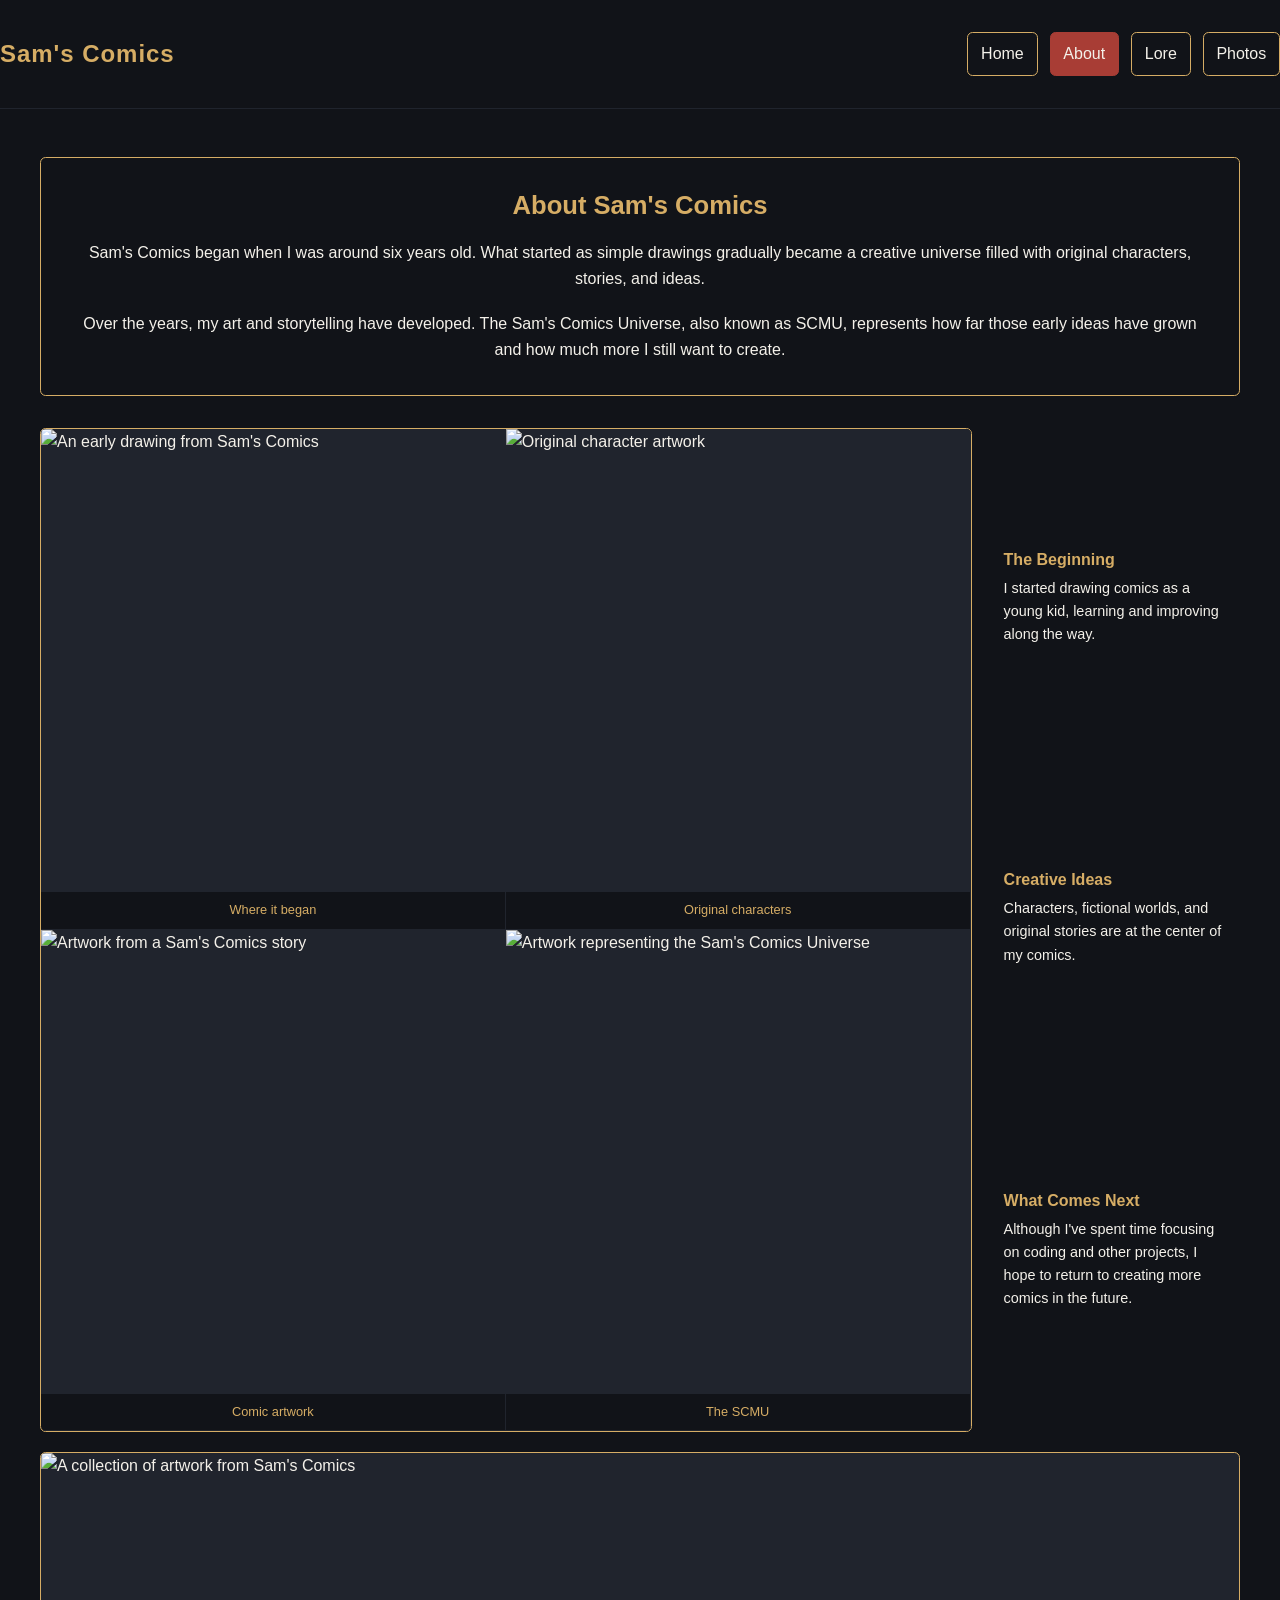
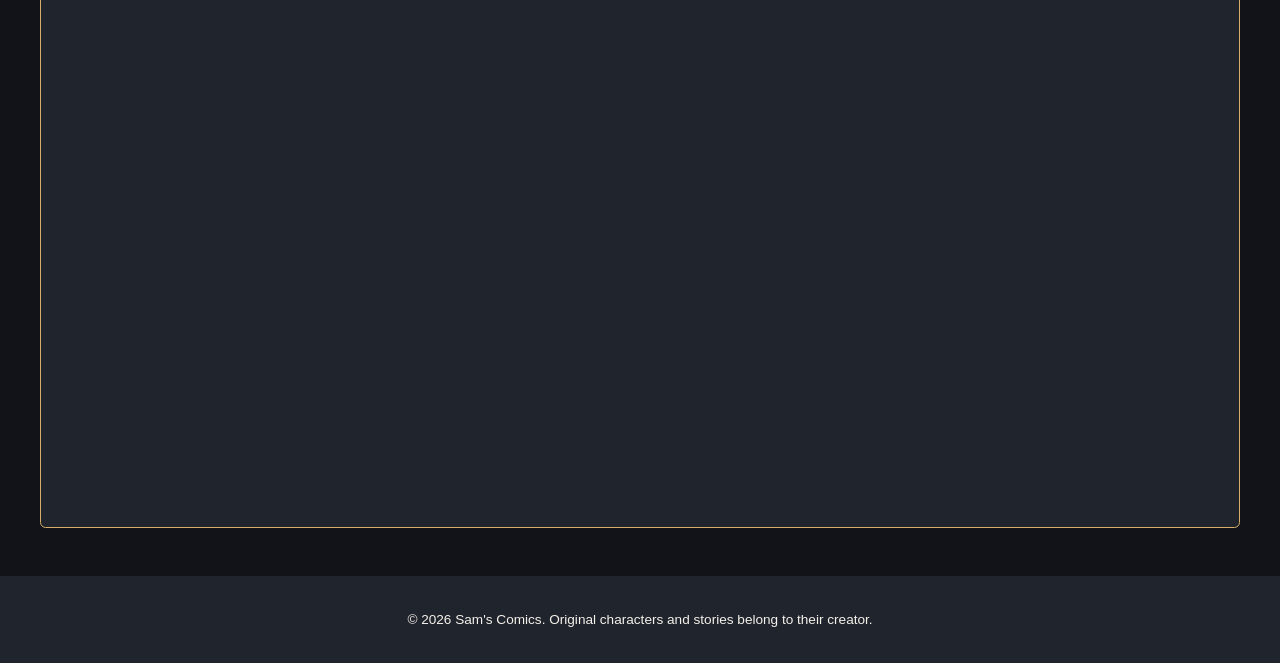
==== about.html @ cb79421e "About page for Sam's Comics complete HTML structure for the About page, detailing the origins of Sam" ====
<!DOCTYPE html>
<html lang="en">
<head>
    <meta charset="UTF-8">
    <meta name="viewport" content="width=device-width, initial-scale=1.0">
    <meta name="description" content="Learn about Sam's Comics, its origins, and the creator behind SCMU.">

    <title>About | Sam's Comics</title>

    <link rel="stylesheet" href="./global.css">
</head>

<body>
    <!-- Site header -->
    <header class="header" id="site-header">
        <a class="logo" href="./index.html">Sam's Comics</a>

        <nav class="navigation" id="main-nav" aria-label="Main navigation">
            <a class="nav-link" href="./index.html">Home</a>
            <a class="nav-link" href="./about.html" aria-current="page">About</a>
            <a class="nav-link" href="./lore.html">Lore</a>
            <a class="nav-link" href="./photos.html">Photos</a>
        </nav>
    </header>

    <main class="main" id="main">

        <!-- About introduction -->
        <section class="about-text" id="about-intro">
            <h1>About Sam's Comics</h1>

            <p>
                Sam's Comics began when I was around six years old.
                What started as simple drawings gradually became a
                creative universe filled with original characters,
                stories, and ideas.
            </p>

            <p>
                Over the years, my art and storytelling have developed.
                The Sam's Comics Universe, also known as SCMU, represents
                how far those early ideas have grown and how much more
                I still want to create.
            </p>
        </section>

        <!-- Gallery and side information -->
        <section class="about-layout" aria-label="About the creator and comics">

            <div class="about-gallery" id="about-gallery">
                <figure class="about-image">
                    <img
                        src="./images/early-comics.jpg"
                        alt="An early drawing from Sam's Comics"
                        loading="lazy"
                    >
                    <figcaption>Where it began</figcaption>
                </figure>

                <figure class="about-image">
                    <img
                        src="./images/character-art.jpg"
                        alt="Original character artwork"
                        loading="lazy"
                    >
                    <figcaption>Original characters</figcaption>
                </figure>

                <figure class="about-image">
                    <img
                        src="./images/comic-art.jpg"
                        alt="Artwork from a Sam's Comics story"
                        loading="lazy"
                    >
                    <figcaption>Comic artwork</figcaption>
                </figure>

                <figure class="about-image">
                    <img
                        src="./images/scmu-art.jpg"
                        alt="Artwork representing the Sam's Comics Universe"
                        loading="lazy"
                    >
                    <figcaption>The SCMU</figcaption>
                </figure>
            </div>

            <aside class="about-sidebar" id="about-info">
                <article class="about-fact">
                    <h2>The Beginning</h2>
                    <p>
                        I started drawing comics as a young kid,
                        learning and improving along the way.
                    </p>
                </article>

                <article class="about-fact">
                    <h2>Creative Ideas</h2>
                    <p>
                        Characters, fictional worlds, and original
                        stories are at the center of my comics.
                    </p>
                </article>

                <article class="about-fact">
                    <h2>What Comes Next</h2>
                    <p>
                        Although I've spent time focusing on coding
                        and other projects, I hope to return to
                        creating more comics in the future.
                    </p>
                </article>
            </aside>
        </section>

        <!-- Large image at the bottom -->
        <section class="wide-image" id="about-image">
            <img
                src="./images/comics-banner.jpg"
                alt="A collection of artwork from Sam's Comics"
                loading="lazy"
            >
        </section>

    </main>

    <!-- Site footer -->
    <footer class="footer" id="site-footer">
        <p class="footer-text">
            &copy; 2026 Sam's Comics. Original characters and stories
            belong to their creator.
        </p>
    </footer>
</body>
</html>
---- global.css ----
:root {
    --primary-color: #111318;
    --secondary-color: #20242d;
    --contrast-color: #f4f1ea;
    --triadic-color: #a83d35;
    --extra-color: #d6ad65;

    --space-small: 0.75rem;
    --space-medium: 1.25rem;
    --space-large: 2rem;
    --content-width: 75rem;
}

/* 
   2. Reset and base styles
 */

* {
    box-sizing: border-box;
}

html {
    scroll-behavior: smooth;
}

body {
    margin: 0;
    background-color: var(--primary-color);
    color: var(--contrast-color);
    font-family: Arial, Helvetica, sans-serif;
    font-size: 1rem;
    line-height: 1.6;
}

img {
    display: block;
    width: 100%;
    height: auto;
}

a {
    color: inherit;
}

h1,
h2,
h3,
p {
    margin-top: 0;
}

h1,
h2,
h3 {
    line-height: 1.2;
}

h1 {
    font-size: 2rem;
}

h2 {
    font-size: 1.35rem;
}

h3 {
    font-size: 1.05rem;
}

p {
    margin-bottom: 0;
}

/* 
   3. Header and navigation
*/

.header {
    display: flex;
    flex-direction: column-reverse;
    align-items: center;
    gap: var(--space-medium);
    padding: var(--space-large) var(--space-medium);
    border-bottom: 1px solid var(--secondary-color);
}

.navigation {
    display: flex;
    flex-wrap: wrap;
    justify-content: center;
    gap: var(--space-small);
}

.nav-link {
    padding: 0.5rem 0.8rem;
    border: 1px solid var(--extra-color);
    border-radius: 0.35rem;
    color: var(--contrast-color);
    text-decoration: none;
    transition: background-color 0.2s ease,
                color 0.2s ease,
                transform 0.2s ease;
}

.nav-link[aria-current="page"] {
    background-color: var(--triadic-color);
    border-color: var(--triadic-color);
}

.logo {
    color: var(--extra-color);
    font-size: 1.5rem;
    font-weight: 800;
    letter-spacing: 0.04em;
    text-decoration: none;
}

/* 
   4. Main content
 */

.main {
    width: min(100% - 2rem, var(--content-width));
    margin-inline: auto;
    padding-block: var(--space-large);
}

.intro {
    margin-bottom: var(--space-large);
    padding: var(--space-large);
    border: 1px solid var(--extra-color);
    border-radius: 0.4rem;
    background-color: var(--secondary-color);
    text-align: center;
}

.intro h1 {
    margin-bottom: var(--space-small);
    color: var(--extra-color);
}

.intro-text {
    max-width: 48rem;
    margin-inline: auto;
}

/* 
   5. Image and feature list
 */

.showcase {
    display: flex;
    flex-direction: column;
    gap: var(--space-large);
    margin-bottom: var(--space-large);
}

.intro-image {
    margin: 0;
}

.intro-image img {
    aspect-ratio: 4 / 5;
    object-fit: cover;
    border: 1px solid var(--extra-color);
    border-radius: 0.35rem;
    background-color: var(--secondary-color);
}

.intro-image figcaption {
    margin-top: var(--space-small);
    color: var(--extra-color);
    text-align: center;
    font-size: 0.9rem;
}

.feature-list {
    display: grid;
    grid-template-columns: 1fr;
    gap: var(--space-medium);
    padding: var(--space-medium);
    border: 1px solid var(--secondary-color);
    border-radius: 0.35rem;
}

.feature {
    padding: var(--space-medium);
    border-left: 3px solid var(--triadic-color);
    background-color: var(--secondary-color);
}

.feature h2 {
    margin-bottom: var(--space-small);
    color: var(--extra-color);
}

/* 
   6. History grid and sidebar
 */

.history-layout {
    display: flex;
    flex-direction: column;
    gap: var(--space-medium);
    margin-bottom: var(--space-large);
}

.history-grid {
    display: grid;
    grid-template-columns: repeat(2, minmax(0, 1fr));
    border: 1px solid var(--extra-color);
    border-radius: 0.35rem;
    overflow: hidden;
}

.history-card {
    min-width: 0;
    padding: var(--space-medium);
    border-right: 1px solid var(--secondary-color);
    border-bottom: 1px solid var(--secondary-color);
    overflow-wrap: anywhere;
}

.history-card h3 {
    color: var(--extra-color);
}

.history-card p {
    font-size: 0.9rem;
}

.sidebar {
    padding: var(--space-medium);
    border: 1px solid var(--extra-color);
    border-radius: 0.35rem;
    background-color: var(--secondary-color);
}

.sidebar h2 {
    color: var(--extra-color);
}

.sidebar-list {
    display: grid;
    gap: var(--space-medium);
    margin: 0;
    padding: 0;
    list-style: none;
}

.sidebar-list li {
    display: flex;
    align-items: flex-start;
    gap: var(--space-small);
}

.sidebar-dot {
    flex: 0 0 0.65rem;
    width: 0.65rem;
    height: 0.65rem;
    margin-top: 0.45rem;
    border-radius: 50%;
    background-color: var(--triadic-color);
}

/* 
   7. Closing text and footer
 */

.closing-text {
    padding: var(--space-large) var(--space-medium);
    border-top: 1px solid var(--extra-color);
    text-align: center;
}

.closing-text h2 {
    color: var(--extra-color);
}

.footer {
    padding: var(--space-large) var(--space-medium);
    border-top: 1px solid var(--secondary-color);
    background-color: var(--secondary-color);
    text-align: center;
}

.footer-text {
    font-size: 0.85rem;
}

/* 
   8. Hover and keyboard focus
*/

.nav-link:hover {
    background-color: var(--extra-color);
    color: var(--primary-color);
    transform: translateY(-2px);
}

.nav-link:focus-visible,
.logo:focus-visible {
    outline: 3px solid var(--extra-color);
    outline-offset: 4px;
}

.history-card:hover {
    background-color: var(--secondary-color);
}

/* 
   9. Desktop layout
 */

@media (min-width: 1024px) {
    .header {
        flex-direction: row;
        justify-content: space-between;
        padding-inline: 0;
    }

    .main {
        padding-block: 3rem;
    }

    .intro {
        padding: 2.5rem;
    }

    .showcase {
        display: grid;
        grid-template-columns: minmax(0, 0.9fr) minmax(0, 1.1fr);
        align-items: start;
        gap: var(--space-large);
    }

    .intro-image img {
        aspect-ratio: 4 / 5;
    }

    .feature-list {
        grid-template-columns: 1fr;
    }

    .history-layout {
        display: grid;
        grid-template-columns: minmax(0, 2fr) minmax(13rem, 0.8fr);
        align-items: stretch;
    }

    .history-grid {
        grid-template-columns: repeat(3, minmax(0, 1fr));
    }

    .history-card {
        display: flex;
        flex-direction: column;
        justify-content: center;
        min-height: 7rem;
        padding: var(--space-medium);
    }
}


/* 
   ABOUT PAGE
*/

/* About introduction */

.about-text {
    margin-bottom: var(--space-large);
    padding: var(--space-medium);
    border: 1px solid var(--extra-color);
    border-radius: 0.35rem;
    text-align: center;
}

.about-text h1 {
    margin-bottom: var(--space-medium);
    color: var(--extra-color);
    font-size: 1.6rem;
}

.about-text p + p {
    margin-top: var(--space-medium);
}

/* Gallery and sidebar */

.about-layout {
    display: grid;
    grid-template-columns: minmax(0, 1fr);
    gap: var(--space-medium);
    margin-bottom: var(--space-medium);
}

.about-gallery {
    display: grid;
    grid-template-columns: repeat(2, minmax(0, 1fr));
    gap: 0;
    overflow: hidden;
    border: 1px solid var(--extra-color);
    border-radius: 0.35rem;
}

.about-image {
    min-width: 0;
    margin: 0;
    border-right: 1px solid var(--secondary-color);
    border-bottom: 1px solid var(--secondary-color);
}

.about-image img {
    width: 100%;
    aspect-ratio: 1 / 1;
    object-fit: cover;
    background-color: var(--secondary-color);
}

.about-image figcaption {
    padding: 0.5rem;
    color: var(--extra-color);
    font-size: 0.8rem;
    text-align: center;
}

.about-sidebar {
    display: flex;
    flex-direction: column;
    justify-content: space-around;
    gap: var(--space-medium);
    padding: var(--space-medium);
}

.about-fact {
    padding-block: var(--space-small);
}

.about-fact h2 {
    margin-bottom: 0.5rem;
    color: var(--extra-color);
    font-size: 1rem;
}

.about-fact p {
    font-size: 0.9rem;
}

/* Large bottom image */

.wide-image {
    width: 100%;
    margin-top: var(--space-medium);
    overflow: hidden;
    border: 1px solid var(--extra-color);
    border-radius: 0.35rem;
    background-color: var(--secondary-color);
}

.wide-image img {
    width: 100%;
    aspect-ratio: 16 / 9;
    object-fit: cover;
}

/* Desktop layout */

@media (min-width: 1024px) {
    .about-layout {
        grid-template-columns: minmax(0, 3fr) minmax(9rem, 0.8fr);
        align-items: stretch;
        gap: var(--space-medium);
    }

    .about-sidebar {
        padding-inline: var(--space-small);
    }

    .about-text {
        padding: var(--space-large);
    }
}
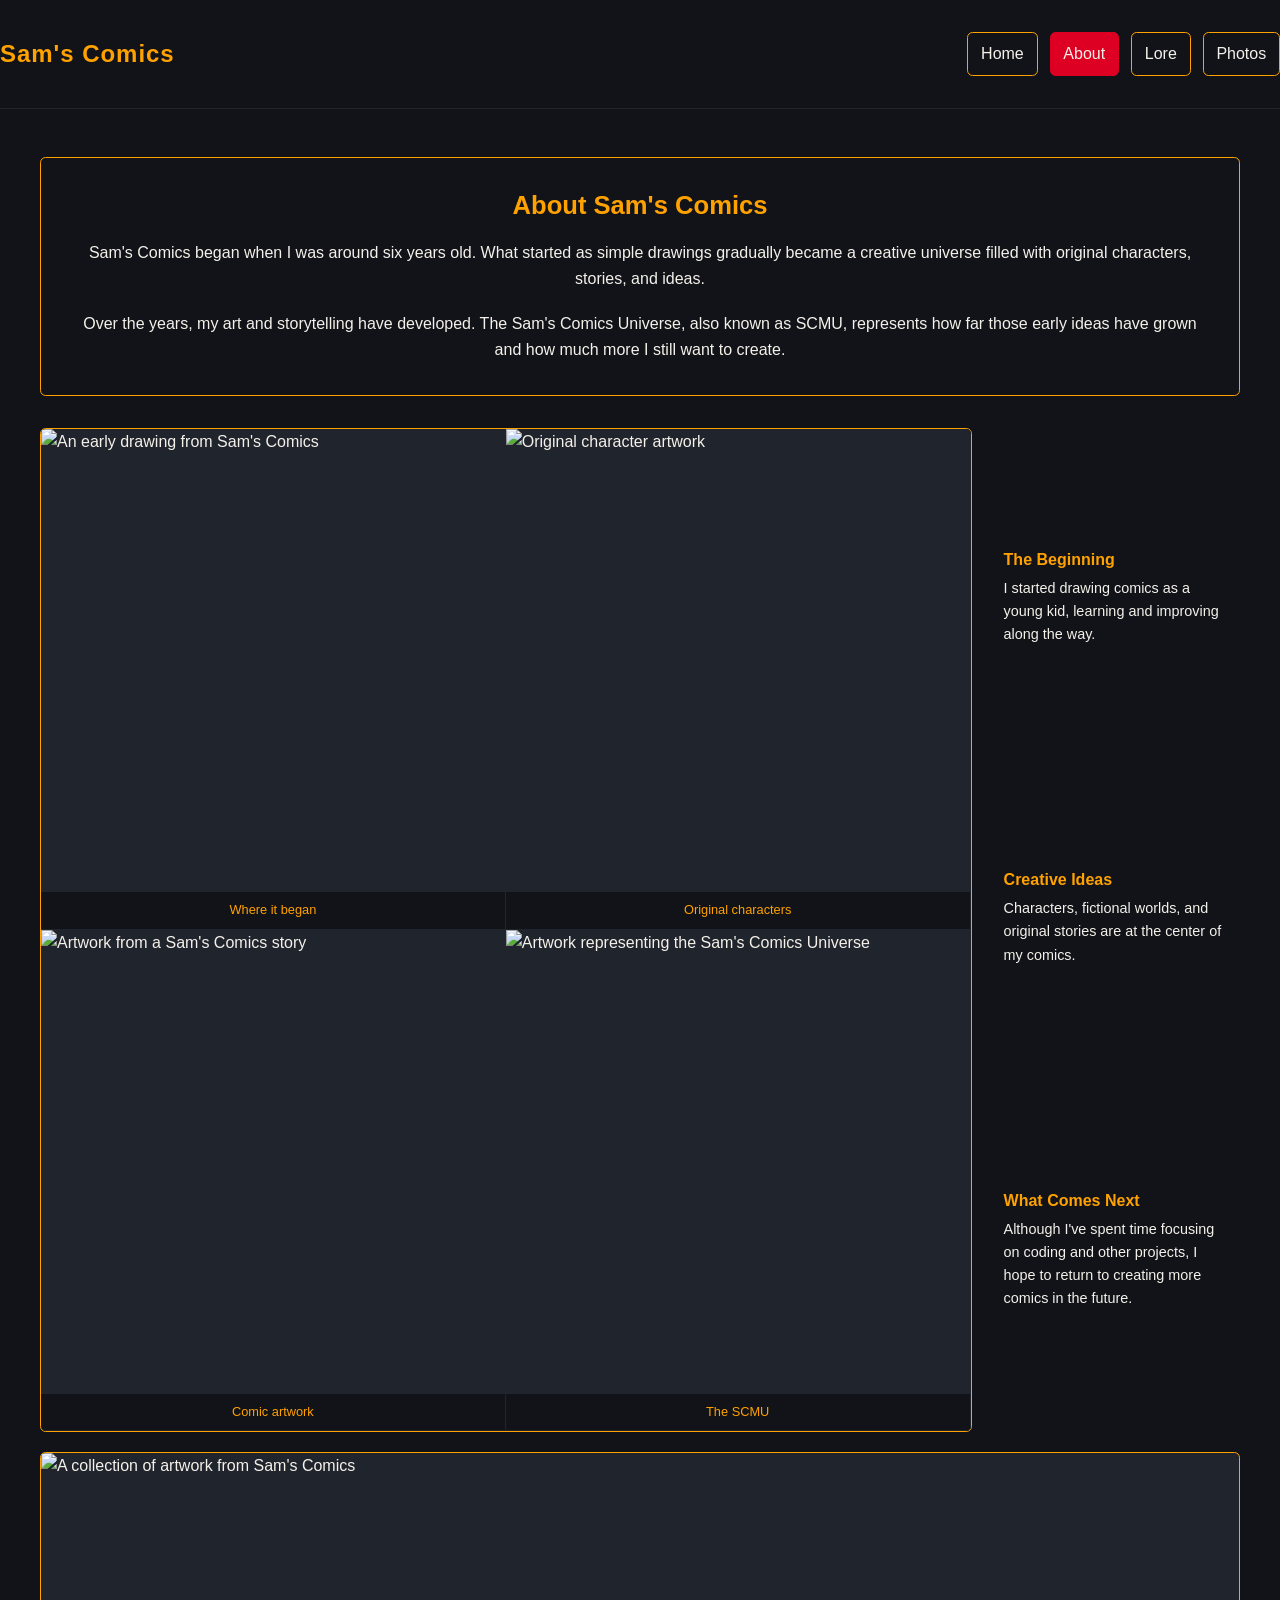
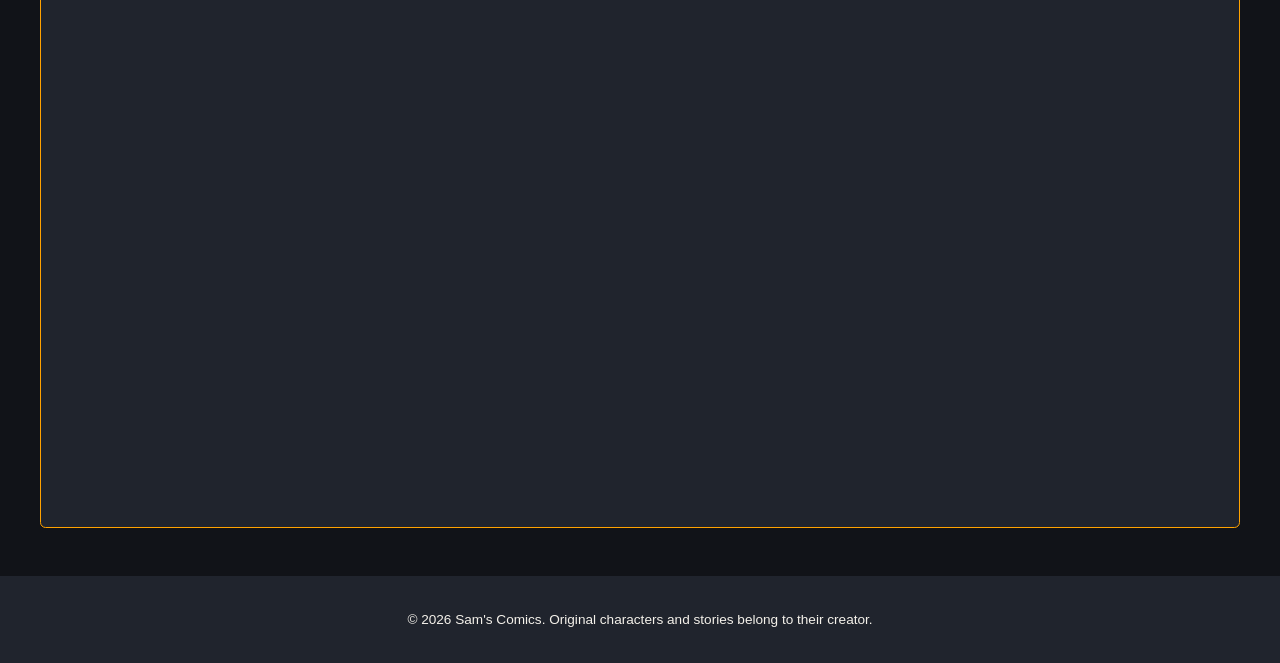
==== commit df9a1b9f: "all files pushed into git with index and about indexs almost done just need the photos inside of the" ====
--- a/about.html
+++ b/about.html
@@ -133,4 +133,4 @@
         </p>
     </footer>
 </body>
-</html>
+</html>
--- a/global.css
+++ b/global.css
@@ -3,8 +3,8 @@
     --primary-color: #111318;
     --secondary-color: #20242d;
     --contrast-color: #f4f1ea;
-    --triadic-color: #a83d35;
-    --extra-color: #d6ad65;
+    --triadic-color: #DD0022;
+    --extra-color: #ffa200;
 
     --space-small: 0.75rem;
     --space-medium: 1.25rem;
@@ -481,4 +481,4 @@
     .about-text {
         padding: var(--space-large);
     }
-}
+}
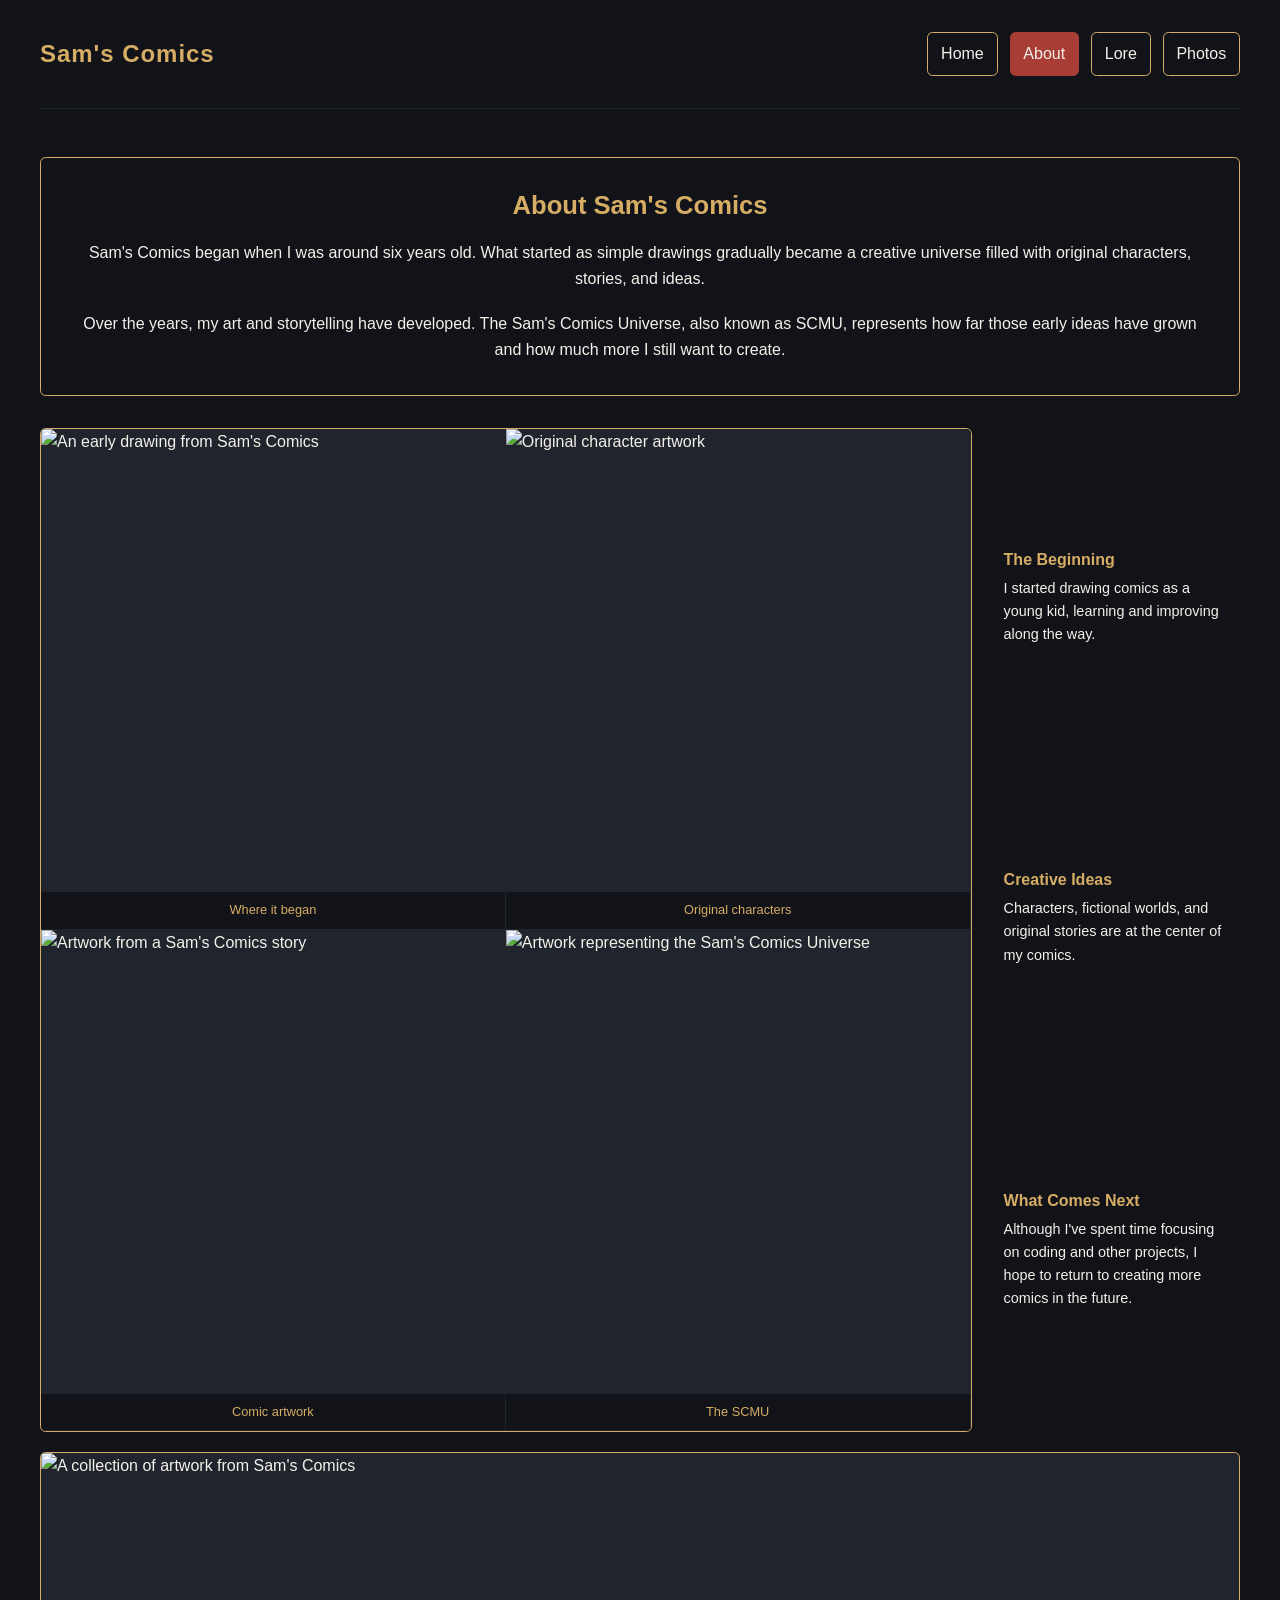
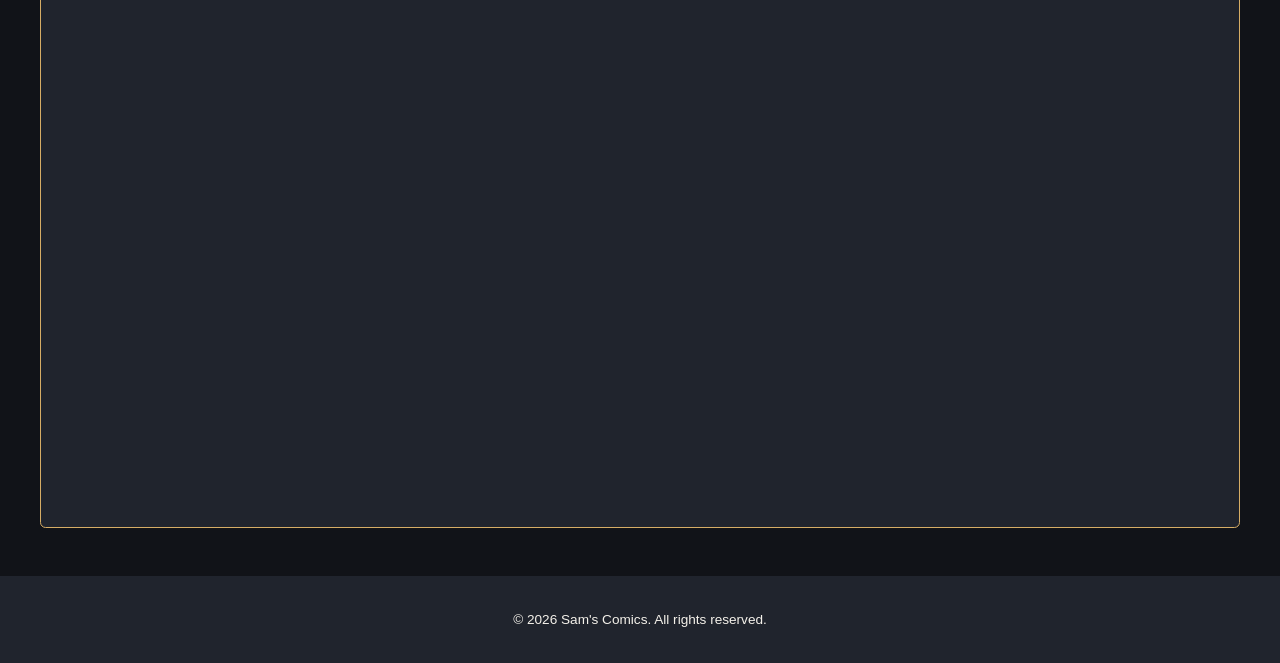
==== commit 8bf236a0: "Update footer copyright notice and the rest of the HTML in this file" ====
--- a/about.html
+++ b/about.html
@@ -128,9 +128,8 @@
     <!-- Site footer -->
     <footer class="footer" id="site-footer">
         <p class="footer-text">
-            &copy; 2026 Sam's Comics. Original characters and stories
-            belong to their creator.
+            &copy; 2026 Sam's Comics. All rights reserved.
         </p>
     </footer>
 </body>
-</html>+</html>
--- a/global.css
+++ b/global.css
@@ -1,10 +1,14 @@
+
+/* ========================================
+   1. Global variables
+======================================== */
 
 :root {
     --primary-color: #111318;
     --secondary-color: #20242d;
     --contrast-color: #f4f1ea;
-    --triadic-color: #DD0022;
-    --extra-color: #ffa200;
+    --triadic-color: #a83d35;
+    --extra-color: #d6ad65;
 
     --space-small: 0.75rem;
     --space-medium: 1.25rem;
@@ -12,9 +16,9 @@
     --content-width: 75rem;
 }
 
-/* 
+/* ========================================
    2. Reset and base styles
- */
+======================================== */
 
 * {
     box-sizing: border-box;
@@ -26,6 +30,9 @@
 
 body {
     margin: 0;
+    min-height: 100vh;
+    display: flex;
+    flex-direction: column;
     background-color: var(--primary-color);
     color: var(--contrast-color);
     font-family: Arial, Helvetica, sans-serif;
@@ -72,16 +79,20 @@
     margin-bottom: 0;
 }
 
-/* 
+/* ========================================
    3. Header and navigation
-*/
+======================================== */
 
 .header {
     display: flex;
-    flex-direction: column-reverse;
+    flex-direction: row;
+    justify-content: space-between;
     align-items: center;
+    flex-wrap: wrap;
     gap: var(--space-medium);
-    padding: var(--space-large) var(--space-medium);
+    width: min(100% - 2rem, var(--content-width));
+    margin-inline: auto;
+    padding: var(--space-large) 0;
     border-bottom: 1px solid var(--secondary-color);
 }
 
@@ -98,9 +109,10 @@
     border-radius: 0.35rem;
     color: var(--contrast-color);
     text-decoration: none;
-    transition: background-color 0.2s ease,
-                color 0.2s ease,
-                transform 0.2s ease;
+    transition:
+        background-color 0.2s ease,
+        color 0.2s ease,
+        transform 0.2s ease;
 }
 
 .nav-link[aria-current="page"] {
@@ -116,11 +128,12 @@
     text-decoration: none;
 }
 
-/* 
+/* ========================================
    4. Main content
- */
+======================================== */
 
 .main {
+    flex: 1;
     width: min(100% - 2rem, var(--content-width));
     margin-inline: auto;
     padding-block: var(--space-large);
@@ -145,9 +158,9 @@
     margin-inline: auto;
 }
 
-/* 
+/* ========================================
    5. Image and feature list
- */
+======================================== */
 
 .showcase {
     display: flex;
@@ -195,9 +208,9 @@
     color: var(--extra-color);
 }
 
-/* 
+/* ========================================
    6. History grid and sidebar
- */
+======================================== */
 
 .history-layout {
     display: flex;
@@ -264,9 +277,9 @@
     background-color: var(--triadic-color);
 }
 
-/* 
+/* ========================================
    7. Closing text and footer
- */
+======================================== */
 
 .closing-text {
     padding: var(--space-large) var(--space-medium);
@@ -289,9 +302,9 @@
     font-size: 0.85rem;
 }
 
-/* 
+/* ========================================
    8. Hover and keyboard focus
-*/
+======================================== */
 
 .nav-link:hover {
     background-color: var(--extra-color);
@@ -309,9 +322,9 @@
     background-color: var(--secondary-color);
 }
 
-/* 
+/* ========================================
    9. Desktop layout
- */
+======================================== */
 
 @media (min-width: 1024px) {
     .header {
@@ -362,12 +375,9 @@
     }
 }
 
-
-/* 
-   ABOUT PAGE
-*/
-
-/* About introduction */
+/* ========================================
+   10. About page
+======================================== */
 
 .about-text {
     margin-bottom: var(--space-large);
@@ -386,8 +396,6 @@
 .about-text p + p {
     margin-top: var(--space-medium);
 }
-
-/* Gallery and sidebar */
 
 .about-layout {
     display: grid;
@@ -448,8 +456,6 @@
     font-size: 0.9rem;
 }
 
-/* Large bottom image */
-
 .wide-image {
     width: 100%;
     margin-top: var(--space-medium);
@@ -465,7 +471,115 @@
     object-fit: cover;
 }
 
-/* Desktop layout */
+/* ========================================
+   11. Lore page
+======================================== */
+
+.lore-content {
+    width: 100%;
+    padding: 20px 8px;
+}
+
+.lore-item {
+    margin-bottom: 24px;
+    text-align: center;
+}
+
+.lore-title {
+    margin-bottom: 12px;
+    font-size: 20px;
+}
+
+.lore-text {
+    padding: 12px;
+    border: 1px solid #777;
+    border-radius: 3px;
+    line-height: 1.8;
+}
+
+/* ========================================
+   12. Photos page
+======================================== */
+
+.photo-grid {
+    display: grid;
+    grid-template-columns: repeat(3, minmax(0, 1fr));
+    margin-top: var(--space-small);
+    overflow: hidden;
+    border: 1px solid var(--extra-color);
+    border-radius: 0.35rem;
+}
+
+.photo-item {
+    display: flex;
+    flex-direction: column;
+    min-width: 0;
+    margin: 0;
+    padding: var(--space-small);
+    border-right: 1px solid var(--secondary-color);
+    border-bottom: 1px solid var(--secondary-color);
+    background-color: transparent;
+    text-align: center;
+    transition: background-color 0.2s ease;
+}
+
+.photo-item:nth-child(3n) {
+    border-right: none;
+}
+
+.photo-item:nth-last-child(-n + 3) {
+    border-bottom: none;
+}
+
+.photo-item:hover {
+    background-color: var(--secondary-color);
+}
+
+.photo-image {
+    display: block;
+    width: 100%;
+    aspect-ratio: 1 / 1;
+    object-fit: contain;
+    background-color: var(--secondary-color);
+    border: 1px solid var(--secondary-color);
+    border-radius: 0.2rem;
+    transition: border-color 0.25s ease;
+}
+
+.photo-item:hover .photo-image {
+    border-color: var(--extra-color);
+}
+
+.photo-caption {
+    margin: 0;
+    padding: var(--space-small) 0.15rem 0.25rem;
+    color: var(--extra-color);
+    font-family: Impact, Haettenschweiler, "Arial Narrow Bold", sans-serif;
+    font-size: 0.95rem;
+    font-style: italic;
+    line-height: 1.35;
+    text-align: center;
+    text-transform: uppercase;
+    overflow-wrap: anywhere;
+}
+
+.photo-description {
+    margin-top: var(--space-medium);
+    padding: var(--space-large) var(--space-medium);
+    border-top: 1px solid var(--extra-color);
+    color: var(--contrast-color);
+    text-align: center;
+    line-height: 1.7;
+}
+
+.photo-description p {
+    max-width: 52rem;
+    margin: 0 auto;
+}
+
+/* ========================================
+   13. Responsive layouts
+======================================== */
 
 @media (min-width: 1024px) {
     .about-layout {
@@ -481,4 +595,61 @@
     .about-text {
         padding: var(--space-large);
     }
-}+}
+
+@media (max-width: 700px) {
+    .navigation {
+        justify-content: flex-end;
+    }
+
+    .photo-item {
+        padding: 0.5rem;
+    }
+
+    .photo-caption {
+        font-size: 0.8rem;
+    }
+}
+
+@media (max-width: 420px) {
+    .logo {
+        font-size: 1.15rem;
+    }
+
+    .navigation {
+        gap: 0.4rem;
+    }
+
+    .nav-link {
+        padding: 0.45rem 0.55rem;
+        font-size: 0.8rem;
+    }
+
+    .photo-grid {
+        grid-template-columns: repeat(2, minmax(0, 1fr));
+    }
+
+    .photo-item:nth-child(3n) {
+        border-right: 1px solid var(--secondary-color);
+    }
+
+    .photo-item:nth-child(2n) {
+        border-right: none;
+    }
+
+    .photo-item:nth-last-child(-n + 3) {
+        border-bottom: 1px solid var(--secondary-color);
+    }
+
+    .photo-item:nth-last-child(-n + 2) {
+        border-bottom: none;
+    }
+
+    .photo-caption {
+        font-size: 0.75rem;
+    }
+
+    .photo-description {
+        padding: var(--space-medium) 0.5rem;
+    }
+}
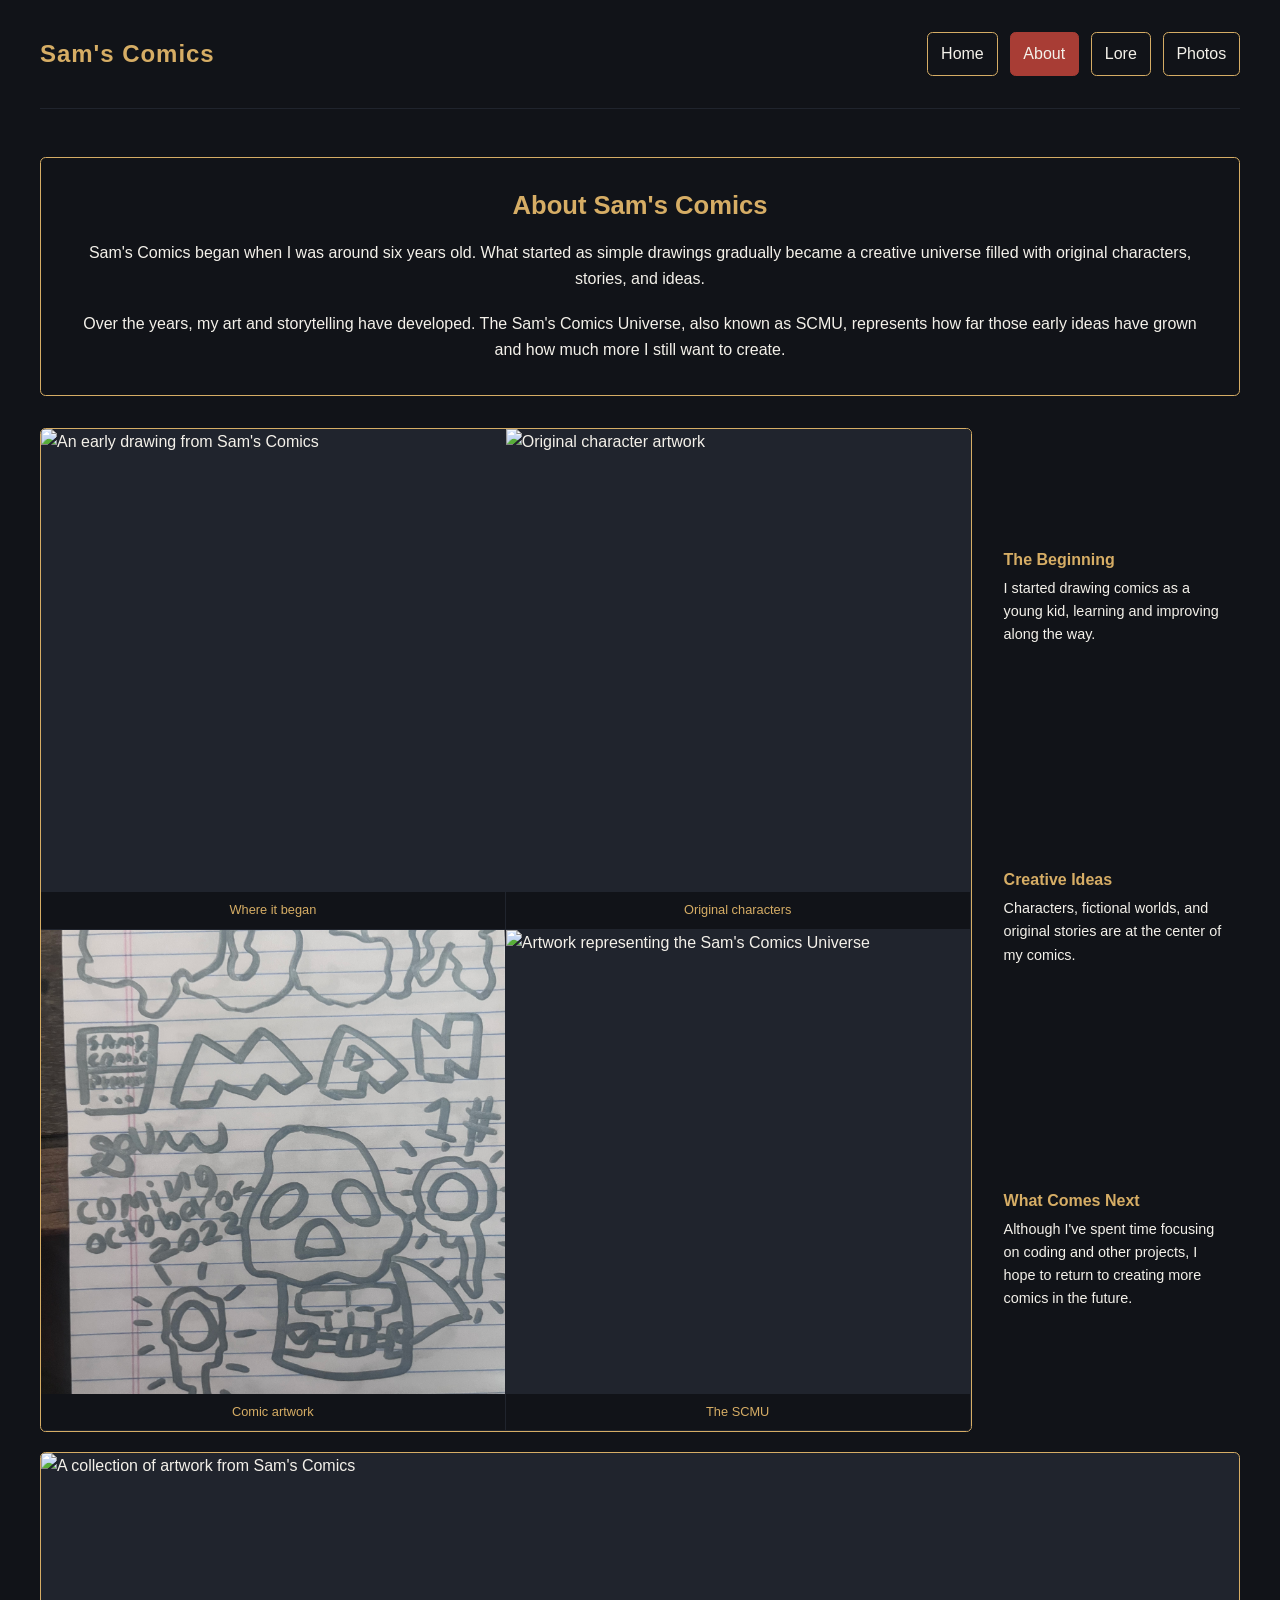
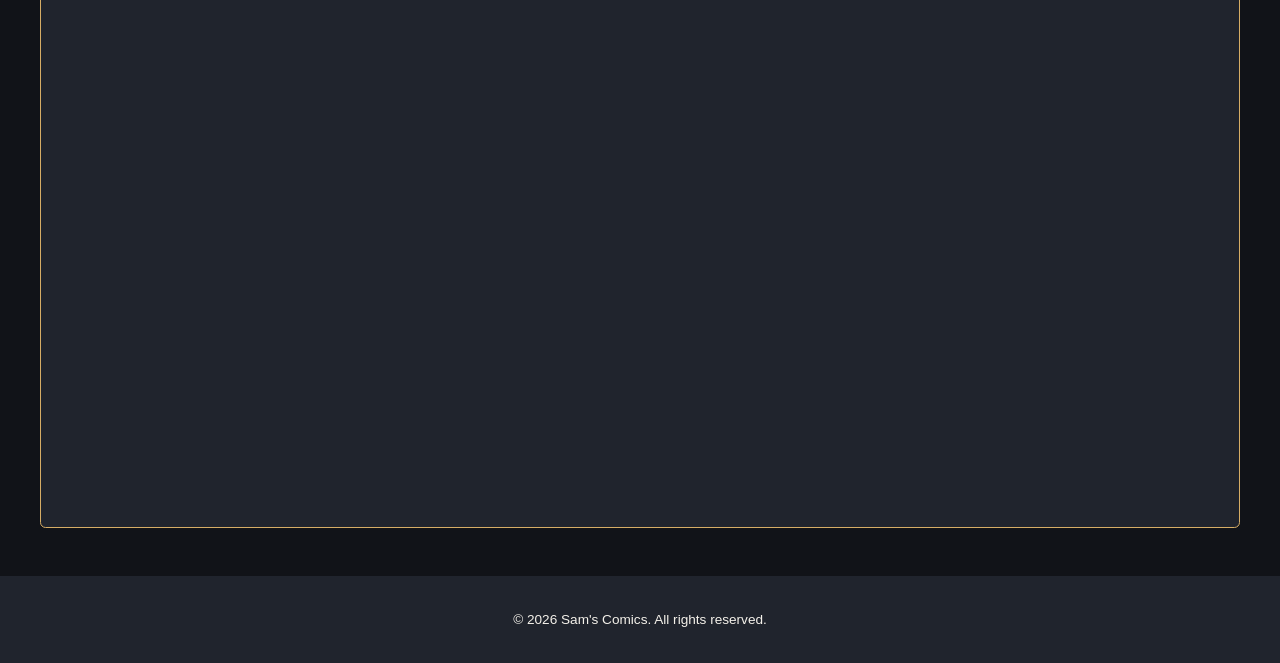
==== commit a2b6a788: "Update about, index, lore, and photos pages; add new images and refactor CSS" ====
--- a/about.html
+++ b/about.html
@@ -69,7 +69,7 @@
 
                 <figure class="about-image">
                     <img
-                        src="./images/comic-art.jpg"
+                        src="./images/IMG_5395.jpeg"
                         alt="Artwork from a Sam's Comics story"
                         loading="lazy"
                     >
@@ -132,4 +132,4 @@
         </p>
     </footer>
 </body>
-</html>
+</html>
--- a/global.css
+++ b/global.css
@@ -652,4 +652,4 @@
     .photo-description {
         padding: var(--space-medium) 0.5rem;
     }
-}
+}
